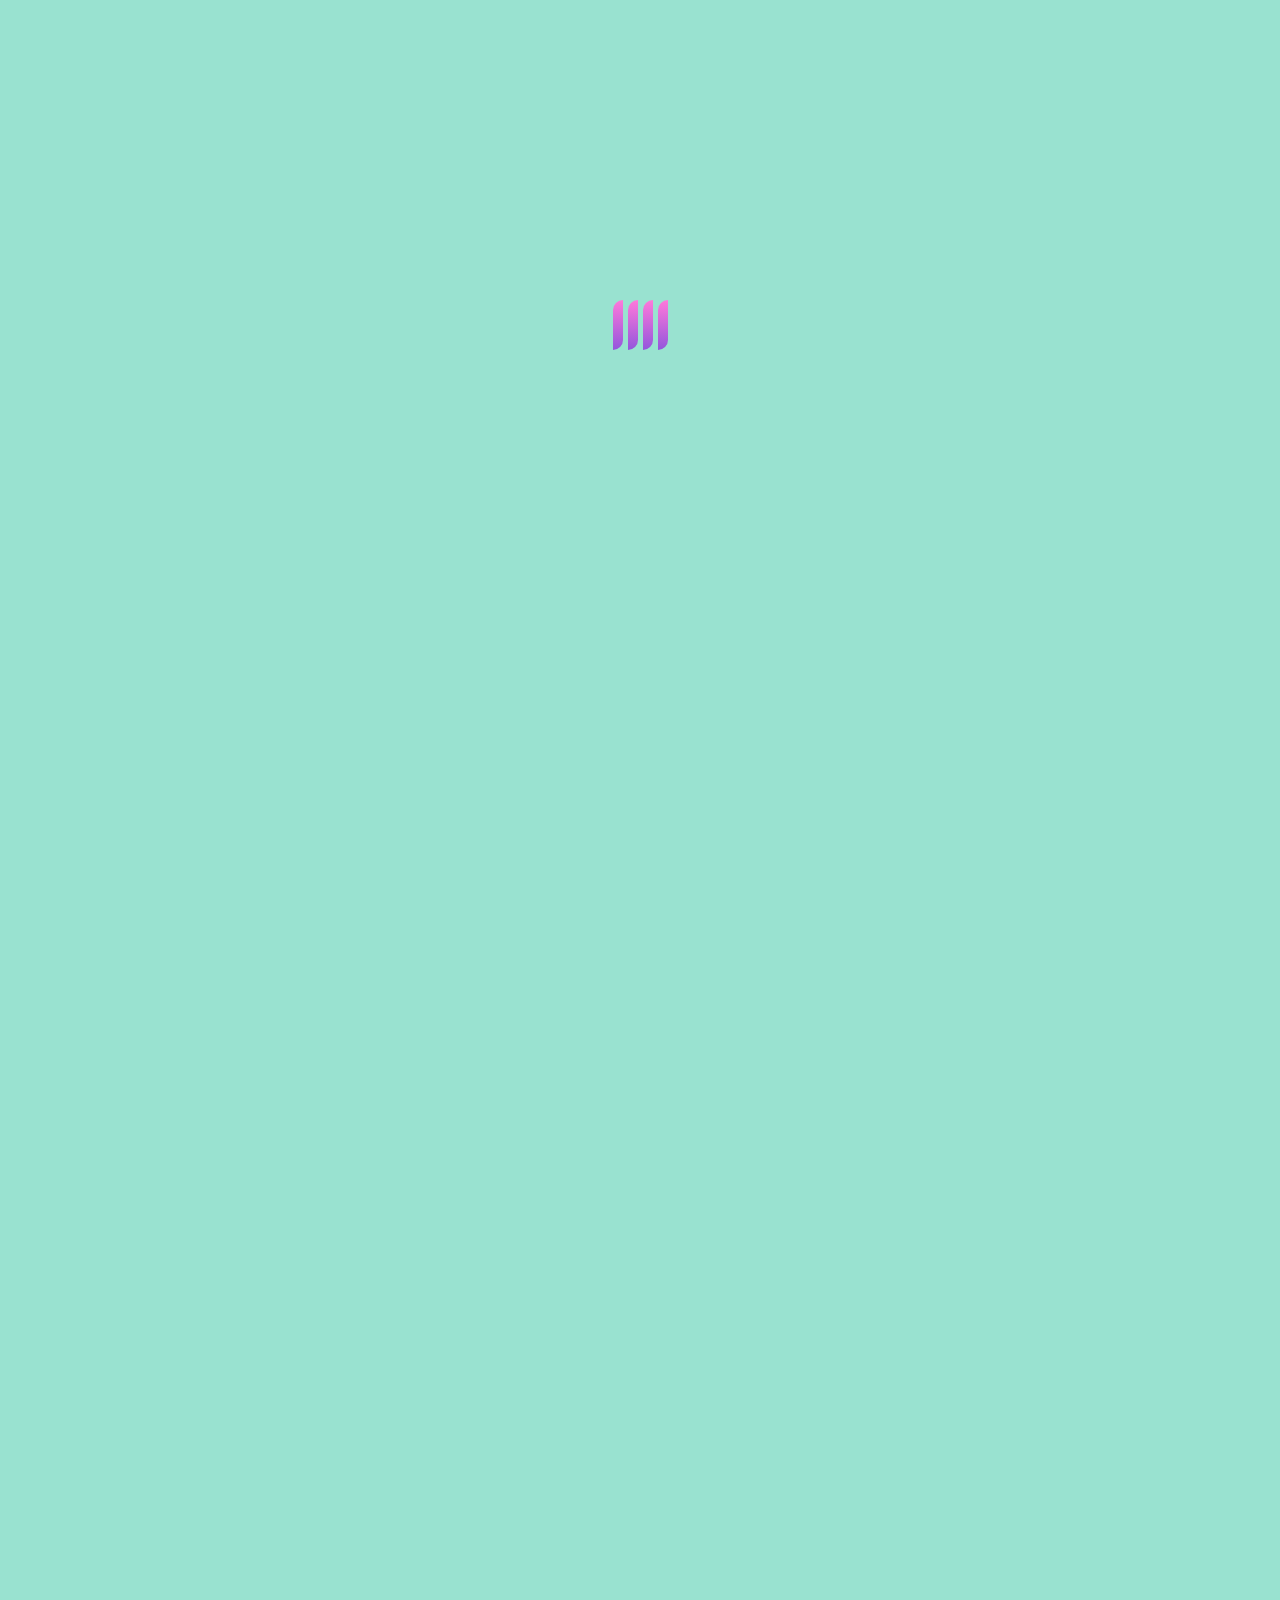
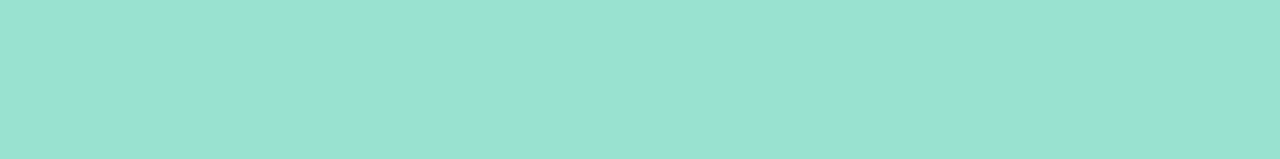
==== pages/a-la-française.html @ 5e101ef3 "Création de toute les pages restaurants avec leurs contenu" ====
<!DOCTYPE html>
<html lang="rf">

<head>
    <meta charset="UTF-8">
    <meta http-equiv="X-UA-Compatible" content="IE=edge">
    <meta name="viewport" content="width=device-width, initial-scale=1.0">
    <title>À la française - ohmyfood</title>
    <link rel="stylesheet" href="../assets/styles/style.css">
    <link rel="stylesheet" href="../assets/styles/fontawesome-free-5.15.4-web/css/all.css">
</head>

<body>
    <div class="loading">
        <span></span>
        <span></span>
        <span></span>
        <span></span>
    </div>
    <header>
        <a href="/"><i class="fas fa-arrow-left"></i></a>
        <img src="../assets/img/logo/ohmyfood@2x.svg" alt="Logo de la société ohmyfood">
    </header>
    <main class="pageMenu">
        <div class="banner">
            <img src="../assets/img/restaurants/toa-heftiba-DQKerTsQwi0-unsplash.jpg" alt="Image d'un plat du restaurant À la française">
        </div>
        <section>
            <div class="block">
                <h1 class="title">À la française <i class="far fa-heart"></i></h1>
                <p class="underline">ENTRÉES</p>
                <div class="wrapper">
                    <div>
                        <div>
                            <p><b>Tartare de poulpe acidulé</b></p>
                            <p>Aux zestes d'orange<span><b>25€</b></span></p>
                        </div>
                        <span class="check"><i class="fas fa-check-circle"></i></span>
                    </div>
                    <div>
                        <div>
                            <p><b>Velouté de légumes d'antan</b></p>
                            <p>Carotte, panais, topinambour<span><b>35€</b></span></p>
                        </div>
                        <span class="check"><i class="fas fa-check-circle"></i></span>
                    </div>
                    <div>
                        <div>
                            <p><b>Soupe à l'oignon</b></p>
                            <p>Revisitée<span><b>20€</b></span></p>
                        </div>
                        <span class="check"><i class="fas fa-check-circle"></i></span>
                    </div>
                </div>
                <p class="underline">PLATS</p>
                <div class="wrapper">
                    <div>
                        <div>
                            <p><b>Coquilles Saint-Jacques</b></p>
                            <p>Accompagnées d'une purée de panais<span><b>40€</b></span></p>
                        </div>
                        <span class="check"><i class="fas fa-check-circle"></i></span>
                    </div>
                    <div>
                        <div>
                            <p><b>Magret de canard</b></p>
                            <p>Et parmentier de pommes de terre<span><b>35€</b></span></p>
                        </div>
                        <span class="check"><i class="fas fa-check-circle"></i></span>
                    </div>
                    <div>
                        <div>
                            <p><b>Pigeonneau d’Ille-et-Vilaine</b></p>
                            <p>Sur son lit de gnocchis aux légumes<span><b>44€</b></span></p>
                        </div>
                        <span class="check"><i class="fas fa-check-circle"></i></span>
                    </div>
                </div>
                <p class="underline">DESSERTS</p>
                <div class="wrapper">
                    <div>
                        <div>
                            <p><b>Pétales de violettes glacés</b></p>
                            <p>Et purée de noisettes<span><b>18€</b></span></p>
                        </div>
                        <span class="check"><i class="fas fa-check-circle"></i></span>
                    </div>
                    <div>
                        <div>
                            <p><b>Fondant au chocolat</b></p>
                            <p>Revisité<span><b>22€</b></span></p>
                        </div>
                        <span class="check"><i class="fas fa-check-circle"></i></span>
                    </div>
                    <div>
                        <div>
                            <p><b>Millefeuille croustillant</b></p>
                            <p>Myrtilles et pâte d’amande<span><b>23€</b></span></p>
                        </div>
                        <span class="check"><i class="fas fa-check-circle"></i></span>
                    </div>
                </div>
                <div class="center">
                    <button>Commander</button>
                </div>
            </div>
        </section>
    </main>
    <footer>
        <ul>
            <li class="title">ohmyfood</li>
            <li><i class="fas fa-utensils"></i>Proposer un restaurant</li>
            <li><i class="fas fa-hands-helping"></i>Devenir partenaire</li>
            <li>Mentions légales</li>
            <li>Contact</li>
        </ul>
    </footer>
</body>

</html>
---- assets/styles/style.css ----
@font-face {
  font-family: "Roboto";
  src: url("../fonts/Roboto/Roboto-Light.ttf");
}
@font-face {
  font-family: "Roboto-bold";
  src: url("../fonts/Roboto/Roboto-Bold.ttf");
}
@font-face {
  font-family: "Shrikhand";
  src: url("../fonts/Shrikhand/Shrikhand-Regular.ttf");
}
* {
  margin: 0;
  padding: 0;
  box-sizing: border-box;
  font-family: "Roboto";
}

body {
  width: 100%;
  min-height: 100vh;
  position: relative;
  overflow-y: hidden;
  animation: loading 11s forwards linear;
}

.title {
  font-family: "Shrikhand";
}

ul {
  list-style-type: none;
}

h1,
h2 {
  font-family: "Roboto-bold";
}

button {
  outline: none;
  border: none;
  background-color: #9356dc;
  background-image: linear-gradient(#ff79da, rgba(255, 255, 255, 0));
  padding: 15px 35px;
  border-radius: 50px;
  width: fit-content;
  color: #ffffff;
  cursor: pointer;
  box-shadow: rgba(0, 0, 0, 0.15) 1.95px 1.95px 2.6px;
  transition: background-color 400ms, box-shadow 400ms;
}
button:hover {
  background-color: #ff79da;
  box-shadow: rgba(0, 0, 0, 0.4) 1.95px 1.95px 2.6px;
}

a {
  color: inherit;
  text-decoration: none;
}

.center {
  display: flex;
  justify-content: center;
}

/* LOADING */
.loading {
  background-color: #99e2d0;
  position: absolute;
  top: 0;
  left: 0;
  width: 100%;
  height: 100%;
  z-index: 1;
  display: flex;
  justify-content: center;
  align-items: flex-start;
  gap: 5px;
  animation: displayNone 6s forwards;
}
.loading span {
  margin-top: 300px;
  height: 50px;
  width: 10px;
  background-image: linear-gradient(#ff79da, #9356dc);
  border-radius: 50px 0 50px 0;
}
.loading span:nth-child(odd) {
  animation: loading-icon 0.8s ease-out infinite alternate-reverse, displayNone 3.5s forwards linear;
}
.loading span:nth-child(even) {
  animation: loading-icon 0.6s linear infinite alternate-reverse, displayNone 3.5s forwards linear;
}

/* HEADER */
header {
  display: flex;
  align-items: center;
  justify-content: center;
  padding: 20px 0;
  box-shadow: rgba(0, 0, 0, 0.15) 1.95px 1.95px 2.6px;
}
header a {
  position: absolute;
  left: 15px;
}

/* LOCALISATION */
.localisation {
  background-color: #e7e7e7;
  padding: 20px 0;
  display: flex;
  justify-content: center;
  align-items: center;
  gap: 15px;
  color: #4a4a4a;
}

/* SECTIONS */
section {
  padding: 50px 4%;
  display: flex;
  flex-direction: column;
  gap: 15px;
}
section#home {
  padding: 50px 10%;
  align-items: center;
  text-align: center;
  background-color: #f1f1f1;
}
section#fonctionnement ul {
  list-style-type: decimal;
  display: flex;
  flex-direction: column;
  gap: 20px;
  margin: 0 15px;
}
section#fonctionnement ul li {
  box-shadow: rgba(0, 0, 0, 0.15) 1.95px 1.95px 2.6px;
  padding: 30px 15px;
  border-radius: 25px;
  display: flex;
  align-items: center;
  gap: 25px;
  background-color: #f7f7f7;
  position: relative;
}
section#fonctionnement ul li i {
  margin-left: 15px;
  color: #949494;
}
section#fonctionnement ul li i.active {
  color: #9356dc;
}
section#fonctionnement ul li::before {
  content: "";
  position: absolute;
  left: -10px;
  background-color: #9356dc;
  height: 25px;
  width: 25px;
  border-radius: 100%;
  color: #ffffff;
  display: flex;
  justify-content: center;
  align-items: center;
}
section#fonctionnement ul li:nth-child(1)::before {
  content: "1";
}
section#fonctionnement ul li:nth-child(2)::before {
  content: "2";
}
section#fonctionnement ul li:nth-child(3)::before {
  content: "3";
}
section#restaurants .card {
  display: flex;
  flex-direction: column;
  box-shadow: rgba(0, 0, 0, 0.15) 1.95px 1.95px 2.6px;
  border-radius: 20px;
}
section#restaurants .card .couverture {
  position: relative;
}
section#restaurants .card .couverture p {
  position: absolute;
  right: 0;
  background-color: #99e2d0;
  color: #1e8067;
  padding: 8px 10px;
  margin: 10px;
  border-radius: 5px;
}
section#restaurants .card .couverture img {
  width: 100%;
  border-radius: 20px 20px 0 0;
  max-height: 200px;
  object-fit: cover;
}
section#restaurants .card .content {
  padding: 20px;
  display: flex;
  justify-content: space-between;
  align-items: center;
}
section#restaurants .card .content i {
  cursor: pointer;
  background-clip: text;
  -webkit-background-clip: text;
}
section#restaurants .card .content i:hover {
  font-weight: 900;
  transition: all 0.5s;
  -webkit-text-fill-color: transparent;
  animation: animLikeButton 0.6s ease-in-out forwards;
}

/* PAGE DES MENUS */
.pageMenu section {
  position: relative;
  width: 100%;
  min-height: 100vh;
  padding: 0 2%;
  margin-bottom: 50px;
}
.pageMenu section div.block {
  border-radius: 40px 40px 0 0;
  background-color: #ffffff;
  width: 100%;
  padding: 0 5%;
}
.pageMenu section div.block .title {
  margin: 25px 0;
  text-align: center;
  display: flex;
  align-items: center;
  justify-content: space-between;
}
.pageMenu section div.block p {
  width: fit-content;
  position: relative;
}
.pageMenu section div.block p.underline::before {
  content: "";
  position: absolute;
  bottom: -5px;
  height: 3px;
  width: 65%;
  background-color: #99e2d0;
}
.pageMenu section .wrapper div {
  margin: 25px 0;
  box-shadow: rgba(0, 0, 0, 0.15) 0px 5px 15px;
  border-radius: 15px;
  position: relative;
  display: flex;
  justify-content: space-between;
  cursor: pointer;
}
.pageMenu section .wrapper div div {
  display: flex;
  flex-direction: column;
  box-shadow: 0 0 0 0;
  margin: 0;
  padding: 15px;
  flex: 1;
  text-overflow: ellipsis;
  white-space: nowrap;
  overflow: hidden;
  width: 100%;
}
.pageMenu section .wrapper div div p {
  display: flex;
  justify-content: space-between;
  width: 100%;
}
.pageMenu section .wrapper div:hover .check {
  padding: 0 25px;
  font-size: initial;
}
.pageMenu section .wrapper div:hover .check i {
  transform: rotate(0deg);
}
.pageMenu section .wrapper div .check {
  background-color: #99e2d0;
  display: flex;
  align-items: center;
  padding: 0;
  font-size: 0;
  border-radius: 0 15px 15px 0;
  transition: padding 400ms, font-size 400ms ease-in-out;
  color: #ffffff;
}
.pageMenu section .wrapper div .check i {
  transform: rotate(720deg);
  transition: transform 800ms;
}

/* BANNER */
.banner {
  position: relative;
}
.banner img {
  width: 100%;
  height: 250px;
  object-fit: cover;
}
.banner::before {
  content: "";
  position: absolute;
  bottom: 0;
  border-radius: 100px 100px 0 0;
  width: 100%;
  height: 30px;
  background-color: #ffffff;
}

/* FOOTER */
footer {
  background-color: #4a4a4a;
  padding: 50px;
}
footer ul {
  color: #ffffff;
}
footer ul li {
  display: flex;
  align-items: center;
  gap: 15px;
  line-height: 30px;
}
footer ul li:first-child {
  margin-bottom: 20px;
}
footer ul li:nth-child(3) i {
  width: 13px;
  height: 16px;
  font-size: 13px;
}

@keyframes animLikeButton {
  0% {
    color: #ff79da;
    -webkit-text-fill-color: inherit;
  }
  99% {
    color: #9356dc;
  }
  100% {
    background-image: linear-gradient(#9356dc, #ff79da);
  }
}
@keyframes loading {
  100% {
    overflow-y: inherit;
  }
}
@keyframes displayNone {
  100% {
    height: 0;
  }
}
@keyframes loading-icon {
  0% {
    transform: scale(0.4) rotate(0deg);
  }
  100% {
    transform: scale(1) rotate(10deg);
  }
}

/*# sourceMappingURL=style.css.map */
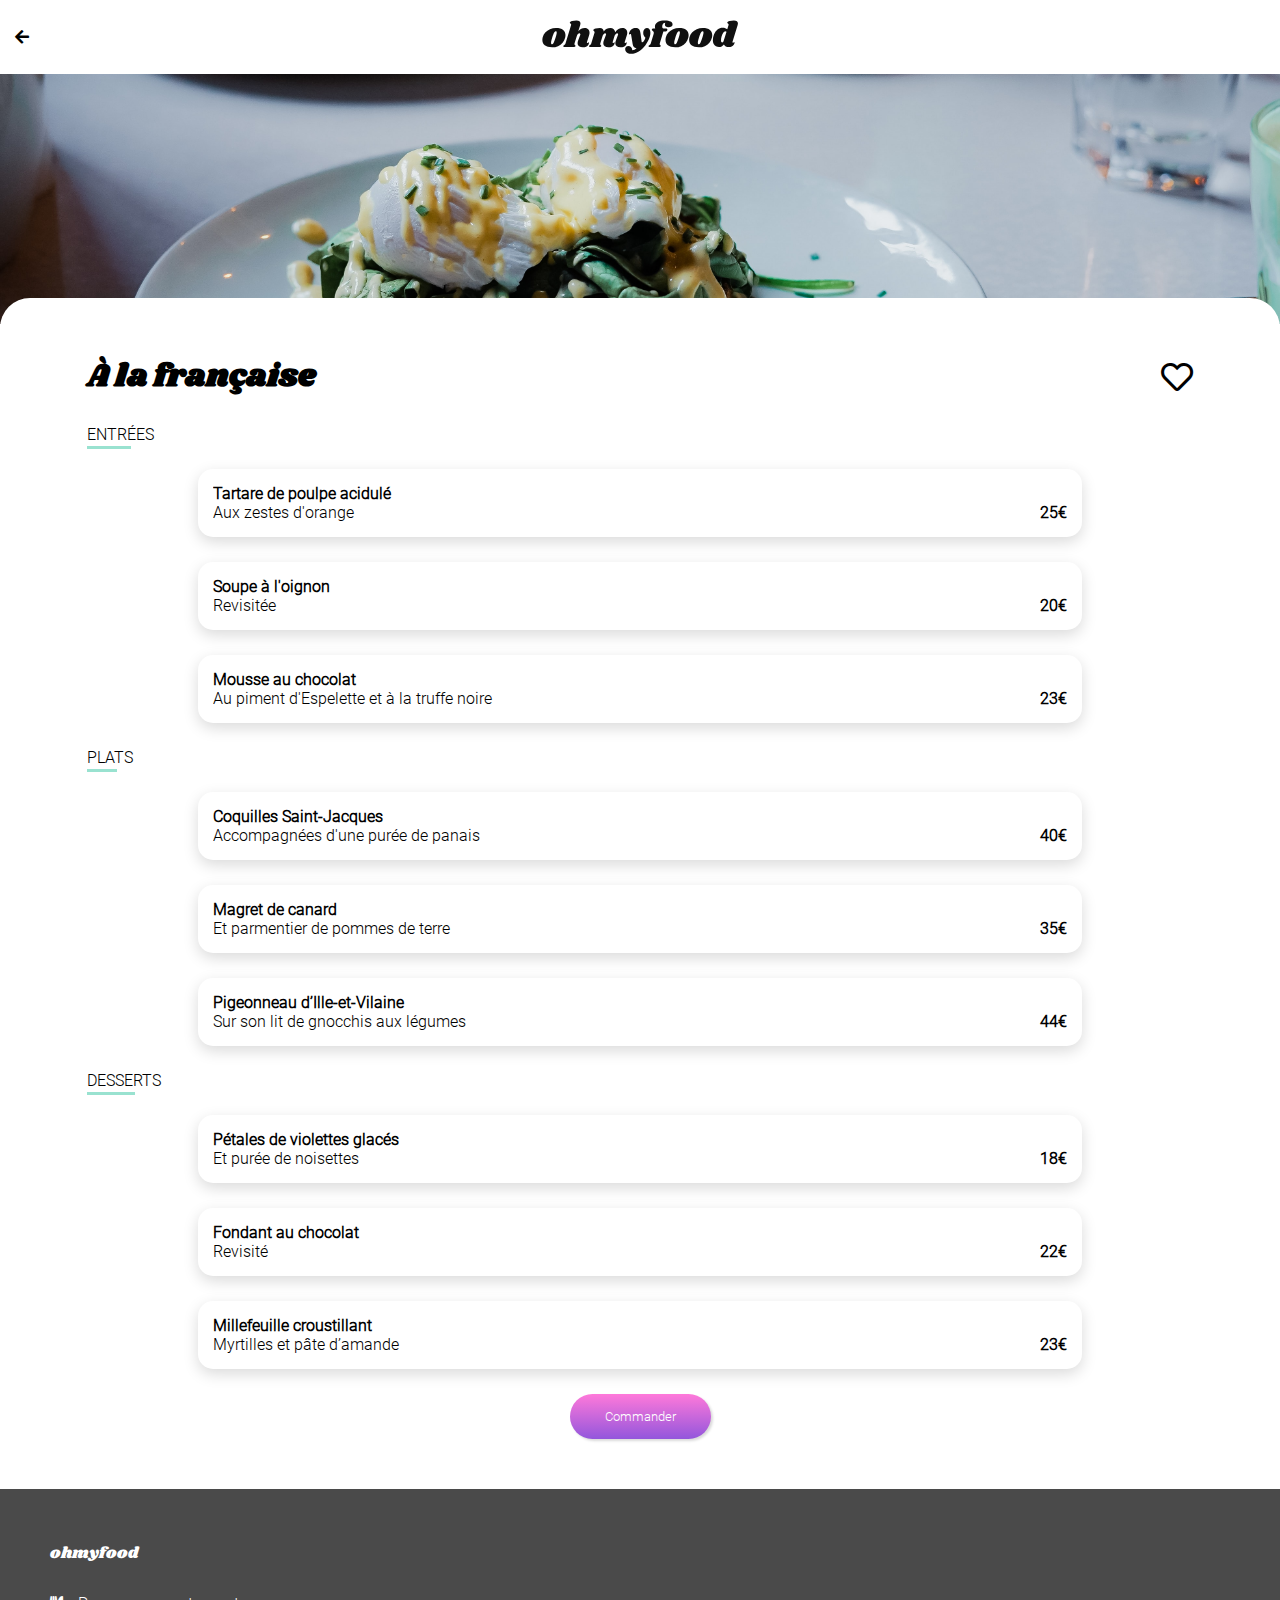
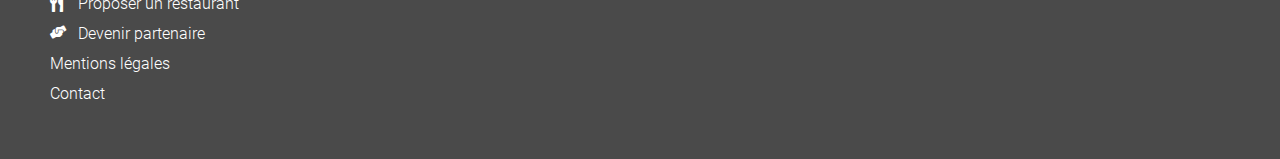
==== commit 96e7fe49: "Ajout du comportement Desktop" ====
--- a/pages/a-la-française.html
+++ b/pages/a-la-française.html
@@ -11,12 +11,6 @@
 </head>
 
 <body>
-    <div class="loading">
-        <span></span>
-        <span></span>
-        <span></span>
-        <span></span>
-    </div>
     <header>
         <a href="/"><i class="fas fa-arrow-left"></i></a>
         <img src="../assets/img/logo/ohmyfood@2x.svg" alt="Logo de la société ohmyfood">
@@ -29,75 +23,118 @@
             <div class="block">
                 <h1 class="title">À la française <i class="far fa-heart"></i></h1>
                 <p class="underline">ENTRÉES</p>
-                <div class="wrapper">
-                    <div>
-                        <div>
-                            <p><b>Tartare de poulpe acidulé</b></p>
-                            <p>Aux zestes d'orange<span><b>25€</b></span></p>
+                <div class="container">
+
+                    <div class="wrapper">
+                        <div class="parent">
+                            <div class="texte">
+                                <p><b>Tartare de poulpe acidulé</b> <br> Aux zestes d'orange</p>
+                            </div>
+                            <div class="price">
+                                <b>25€</b>
+                            </div>
+                            <div class="check">
+                                <i class="fas fa-check-circle"></i>
+                            </div>
                         </div>
-                        <span class="check"><i class="fas fa-check-circle"></i></span>
-                    </div>
-                    <div>
-                        <div>
-                            <p><b>Velouté de légumes d'antan</b></p>
-                            <p>Carotte, panais, topinambour<span><b>35€</b></span></p>
+                        <div class="parent">
+                            <div class="texte">
+                                <p><b>Soupe à l'oignon</b> <br> Revisitée</p>
+                            </div>
+                            <div class="price">
+                                <b>20€</b>
+                            </div>
+                            <div class="check">
+                                <i class="fas fa-check-circle"></i>
+                            </div>
                         </div>
-                        <span class="check"><i class="fas fa-check-circle"></i></span>
-                    </div>
-                    <div>
-                        <div>
-                            <p><b>Soupe à l'oignon</b></p>
-                            <p>Revisitée<span><b>20€</b></span></p>
+                        <div class="parent">
+                            <div class="texte">
+                                <p><b>Mousse au chocolat</b> <br> Au piment d'Espelette et à la truffe noire</p>
+                            </div>
+                            <div class="price">
+                                <b>23€</b>
+                            </div>
+                            <div class="check">
+                                <i class="fas fa-check-circle"></i>
+                            </div>
                         </div>
-                        <span class="check"><i class="fas fa-check-circle"></i></span>
                     </div>
                 </div>
                 <p class="underline">PLATS</p>
-                <div class="wrapper">
-                    <div>
-                        <div>
-                            <p><b>Coquilles Saint-Jacques</b></p>
-                            <p>Accompagnées d'une purée de panais<span><b>40€</b></span></p>
+                <div class="container">
+                    <div class="wrapper">
+                        <div class="parent">
+                            <div class="texte">
+                                <p><b>Coquilles Saint-Jacques</b> <br> Accompagnées d'une purée de panais</p>
+                            </div>
+                            <div class="price">
+                                <b>40€</b>
+                            </div>
+                            <div class="check">
+                                <i class="fas fa-check-circle"></i>
+                            </div>
                         </div>
-                        <span class="check"><i class="fas fa-check-circle"></i></span>
-                    </div>
-                    <div>
-                        <div>
-                            <p><b>Magret de canard</b></p>
-                            <p>Et parmentier de pommes de terre<span><b>35€</b></span></p>
+                        <div class="parent">
+                            <div class="texte">
+                                <p><b>Magret de canard</b> <br> Et parmentier de pommes de terre</p>
+                            </div>
+                            <div class="price">
+                                <b>35€</b>
+                            </div>
+                            <div class="check">
+                                <i class="fas fa-check-circle"></i>
+                            </div>
                         </div>
-                        <span class="check"><i class="fas fa-check-circle"></i></span>
-                    </div>
-                    <div>
-                        <div>
-                            <p><b>Pigeonneau d’Ille-et-Vilaine</b></p>
-                            <p>Sur son lit de gnocchis aux légumes<span><b>44€</b></span></p>
+                        <div class="parent">
+                            <div class="texte">
+                                <p><b>Pigeonneau d’Ille-et-Vilaine</b> <br> Sur son lit de gnocchis aux légumes</p>
+                            </div>
+                            <div class="price">
+                                <b>44€</b>
+                            </div>
+                            <div class="check">
+                                <i class="fas fa-check-circle"></i>
+                            </div>
                         </div>
-                        <span class="check"><i class="fas fa-check-circle"></i></span>
                     </div>
                 </div>
                 <p class="underline">DESSERTS</p>
-                <div class="wrapper">
-                    <div>
-                        <div>
-                            <p><b>Pétales de violettes glacés</b></p>
-                            <p>Et purée de noisettes<span><b>18€</b></span></p>
+                <div class="container">
+                    <div class="wrapper">
+                        <div class="parent">
+                            <div class="texte">
+                                <p><b>Pétales de violettes glacés</b> <br> Et purée de noisettes</p>
+                            </div>
+                            <div class="price">
+                                <b>18€</b>
+                            </div>
+                            <div class="check">
+                                <i class="fas fa-check-circle"></i>
+                            </div>
                         </div>
-                        <span class="check"><i class="fas fa-check-circle"></i></span>
-                    </div>
-                    <div>
-                        <div>
-                            <p><b>Fondant au chocolat</b></p>
-                            <p>Revisité<span><b>22€</b></span></p>
+                        <div class="parent">
+                            <div class="texte">
+                                <p><b>Fondant au chocolat</b> <br> Revisité</p>
+                            </div>
+                            <div class="price">
+                                <b>22€</b>
+                            </div>
+                            <div class="check">
+                                <i class="fas fa-check-circle"></i>
+                            </div>
                         </div>
-                        <span class="check"><i class="fas fa-check-circle"></i></span>
-                    </div>
-                    <div>
-                        <div>
-                            <p><b>Millefeuille croustillant</b></p>
-                            <p>Myrtilles et pâte d’amande<span><b>23€</b></span></p>
+                        <div class="parent">
+                            <div class="texte">
+                                <p><b>Millefeuille croustillant</b> <br> Myrtilles et pâte d’amande</p>
+                            </div>
+                            <div class="price">
+                                <b>23€</b>
+                            </div>
+                            <div class="check">
+                                <i class="fas fa-check-circle"></i>
+                            </div>
                         </div>
-                        <span class="check"><i class="fas fa-check-circle"></i></span>
                     </div>
                 </div>
                 <div class="center">
@@ -112,7 +149,7 @@
             <li><i class="fas fa-utensils"></i>Proposer un restaurant</li>
             <li><i class="fas fa-hands-helping"></i>Devenir partenaire</li>
             <li>Mentions légales</li>
-            <li>Contact</li>
+            <li><a href="mailto:haloche035@gmail.com">Contact</a></li>
         </ul>
     </footer>
 </body>
--- a/assets/styles/style.css
+++ b/assets/styles/style.css
@@ -15,6 +15,7 @@
   padding: 0;
   box-sizing: border-box;
   font-family: "Roboto";
+  scroll-behavior: smooth;
 }
 
 body {
@@ -199,7 +200,7 @@
 section#restaurants .card .couverture img {
   width: 100%;
   border-radius: 20px 20px 0 0;
-  max-height: 200px;
+  height: 150px;
   object-fit: cover;
 }
 section#restaurants .card .content {
@@ -253,7 +254,7 @@
   width: 65%;
   background-color: #99e2d0;
 }
-.pageMenu section .wrapper div {
+.pageMenu section .wrapper .parent {
   margin: 25px 0;
   box-shadow: rgba(0, 0, 0, 0.15) 0px 5px 15px;
   border-radius: 15px;
@@ -261,32 +262,46 @@
   display: flex;
   justify-content: space-between;
   cursor: pointer;
-}
-.pageMenu section .wrapper div div {
-  display: flex;
-  flex-direction: column;
-  box-shadow: 0 0 0 0;
-  margin: 0;
+  animation: 800ms infinite alternate apparition;
+  transition: opacity 1s, transform 1s;
+  transition-delay: 1s;
+}
+.pageMenu section .wrapper .parent:nth-child(2) {
+  animation-delay: 300ms;
+}
+.pageMenu section .wrapper .parent:nth-child(3) {
+  animation-delay: 500ms;
+}
+.pageMenu section .wrapper .parent .texte {
   padding: 15px;
-  flex: 1;
   text-overflow: ellipsis;
   white-space: nowrap;
   overflow: hidden;
   width: 100%;
 }
-.pageMenu section .wrapper div div p {
-  display: flex;
-  justify-content: space-between;
-  width: 100%;
-}
-.pageMenu section .wrapper div:hover .check {
+.pageMenu section .wrapper .parent .texte p {
+  text-overflow: ellipsis;
+  overflow: hidden;
+  width: inherit;
+}
+.pageMenu section .wrapper .parent .price {
+  padding: 15px;
+  display: flex;
+  align-items: flex-end;
+}
+.pageMenu section .wrapper .parent .icon {
+  display: flex;
+  align-items: center;
+  height: 100%;
+}
+.pageMenu section .wrapper .parent:hover .check {
   padding: 0 25px;
   font-size: initial;
 }
-.pageMenu section .wrapper div:hover .check i {
+.pageMenu section .wrapper .parent:hover .check i {
   transform: rotate(0deg);
 }
-.pageMenu section .wrapper div .check {
+.pageMenu section .wrapper .parent .check {
   background-color: #99e2d0;
   display: flex;
   align-items: center;
@@ -296,7 +311,7 @@
   transition: padding 400ms, font-size 400ms ease-in-out;
   color: #ffffff;
 }
-.pageMenu section .wrapper div .check i {
+.pageMenu section .wrapper .parent .check i {
   transform: rotate(720deg);
   transition: transform 800ms;
 }
@@ -373,5 +388,39 @@
     transform: scale(1) rotate(10deg);
   }
 }
+@keyframes apparition {
+  0% {
+    opacity: 0;
+    transform: translatey(15px);
+  }
+  100% {
+    opacity: 1;
+    transform: translateY(0);
+  }
+}
+@media screen and (min-width: 768px) {
+  #fonctionnement ul {
+    flex-direction: row !important;
+    justify-content: center;
+  }
+
+  .container {
+    display: flex;
+    flex-direction: row;
+    justify-content: center;
+    gap: 35px;
+    flex-wrap: wrap;
+  }
+  .container .card {
+    min-width: 250px;
+    max-width: 250px;
+  }
+  .container .card img {
+    height: 100%;
+  }
+  .container .wrapper {
+    width: 80%;
+  }
+}
 
 /*# sourceMappingURL=style.css.map */
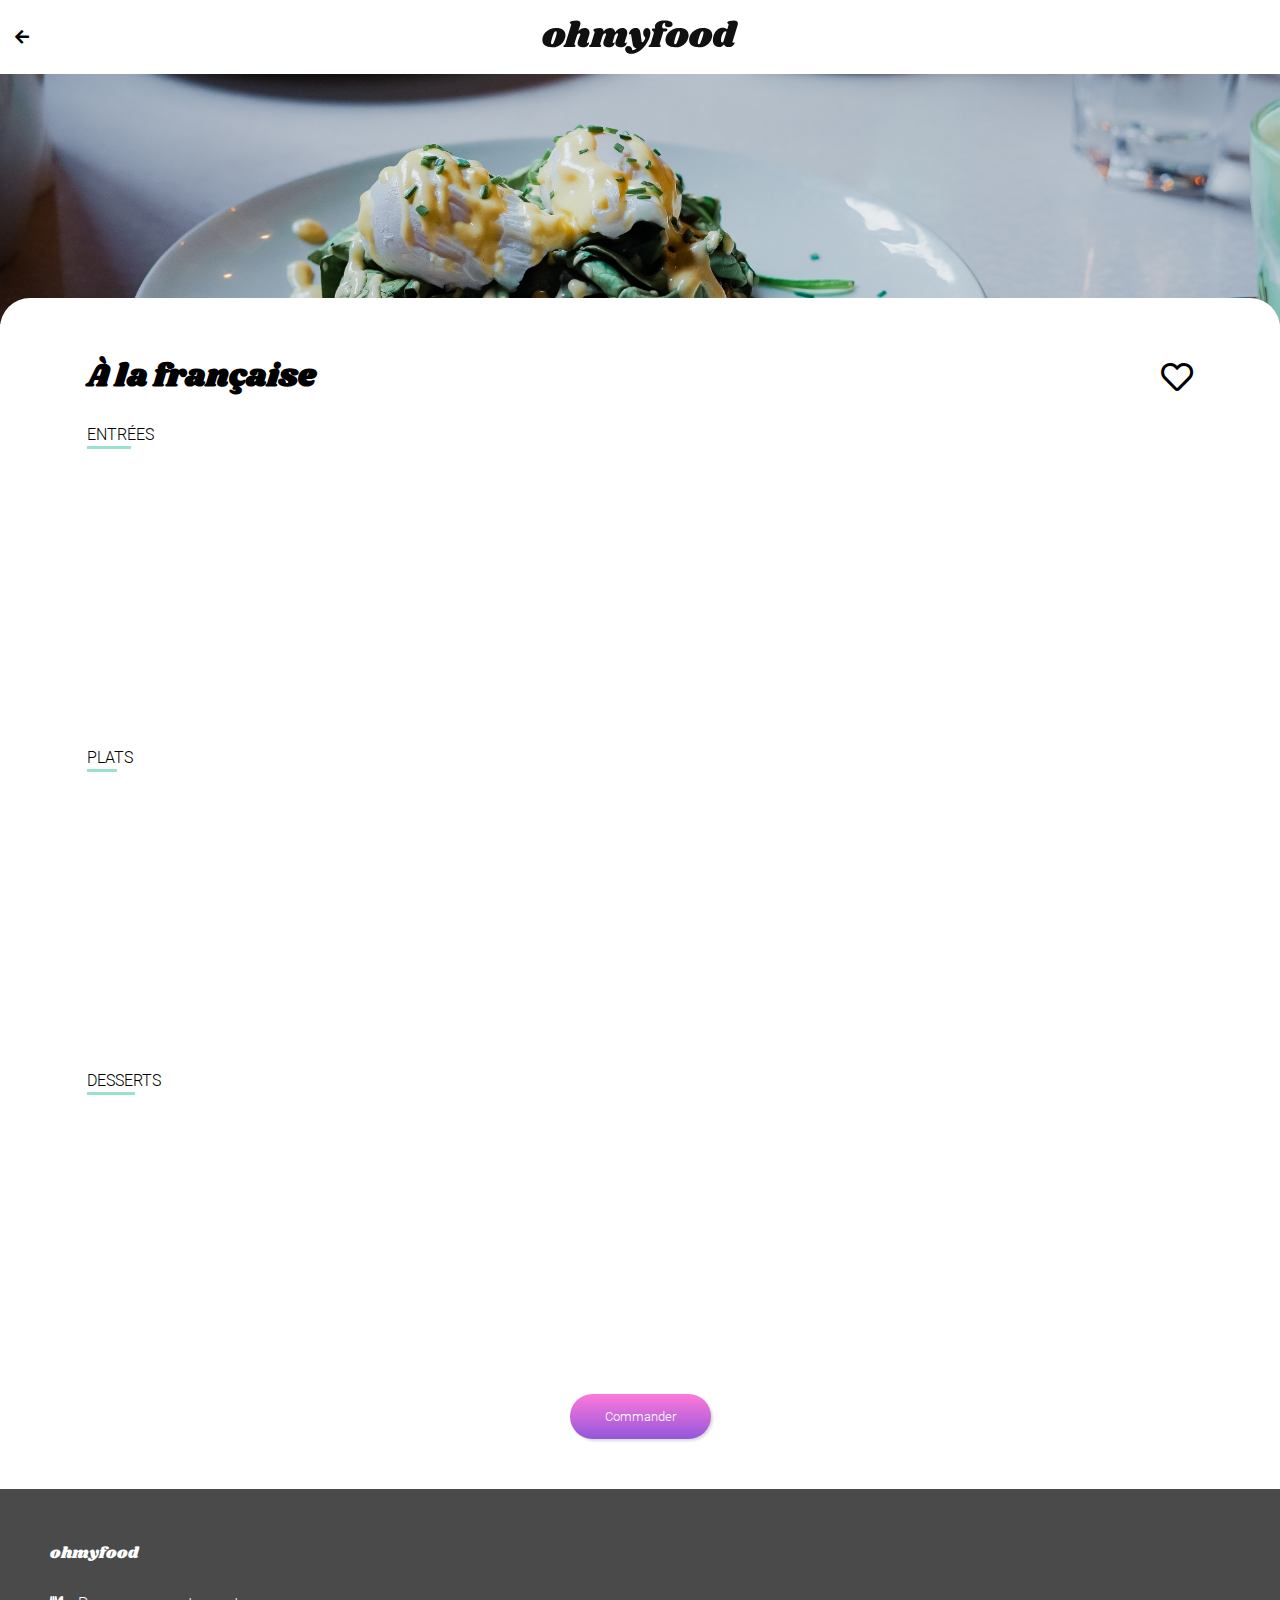
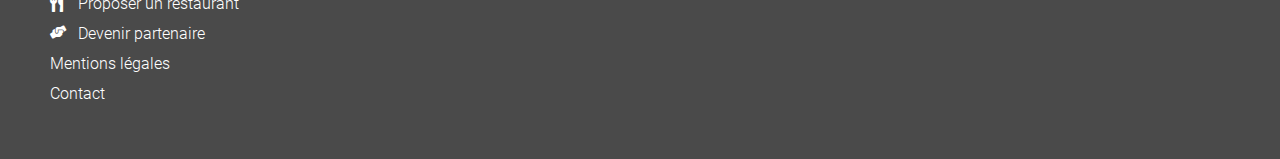
==== commit a4194105: "Ajout du comportement Desktop" ====
--- a/pages/a-la-française.html
+++ b/pages/a-la-française.html
@@ -12,7 +12,7 @@
 
 <body>
     <header>
-        <a href="/"><i class="fas fa-arrow-left"></i></a>
+        <a href="https://hugoaloche.github.io/HugoAloche_3_27012022/"><i class="fas fa-arrow-left"></i></a>
         <img src="../assets/img/logo/ohmyfood@2x.svg" alt="Logo de la société ohmyfood">
     </header>
     <main class="pageMenu">
--- a/assets/styles/style.css
+++ b/assets/styles/style.css
@@ -22,8 +22,6 @@
   width: 100%;
   min-height: 100vh;
   position: relative;
-  overflow-y: hidden;
-  animation: loading 11s forwards linear;
 }
 
 .title {
@@ -262,9 +260,10 @@
   display: flex;
   justify-content: space-between;
   cursor: pointer;
-  animation: 800ms infinite alternate apparition;
+  animation: 800ms alternate apparition forwards;
   transition: opacity 1s, transform 1s;
   transition-delay: 1s;
+  opacity: 0;
 }
 .pageMenu section .wrapper .parent:nth-child(2) {
   animation-delay: 300ms;
@@ -368,11 +367,6 @@
   }
   100% {
     background-image: linear-gradient(#9356dc, #ff79da);
-  }
-}
-@keyframes loading {
-  100% {
-    overflow-y: inherit;
   }
 }
 @keyframes displayNone {
